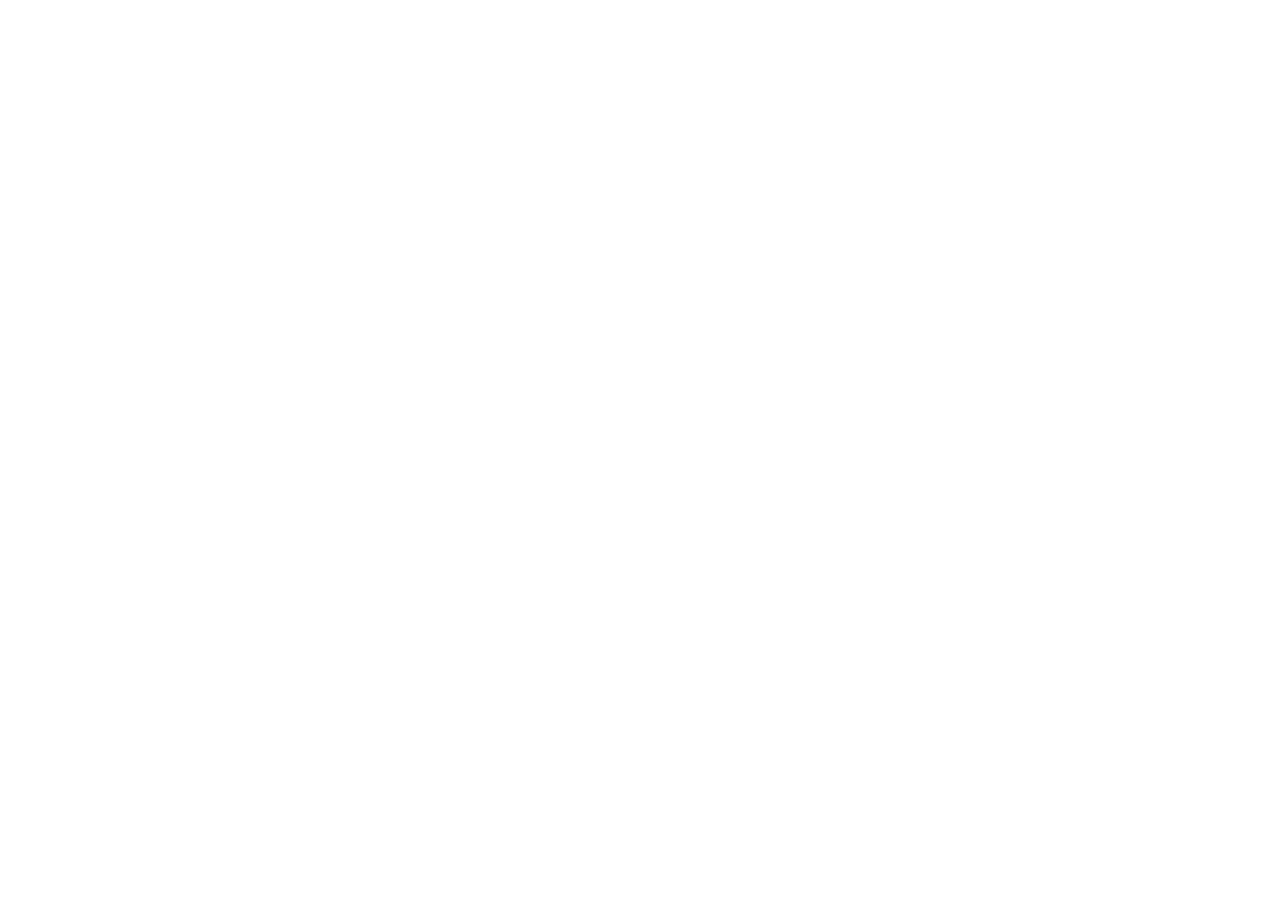
==== index.html @ 6f8e11b0 "start view" ====
<!DOCTYPE html>
<html lang="en">
<head>
  <meta charset="UTF-8">
  <meta name="viewport" content="width=device-width, initial-scale=1.0">
  <meta http-equiv="X-UA-Compatible" content="ie=edge">
  <title>Lyft</title>
  <link rel="stylesheet" href="vendors/bootstrap/css/bootstrap.min.css">
  <link rel="stylesheet" href="css/main.css">
</head>
<body>
  



  <script src="https://code.jquery.com/jquery-3.2.1.js"></script>
  <script type="text/javascript" src="vendors/bootstrap/js/bootstrap.min.js"></script>
  <script type="text/javascript" src="js/app.js"></script>
</body>
</html>
---- css/main.css ----
* {
  margin: 0;
  padding: 0;
  box-sizing: border-box;
}

/*Vista splash*/

.splash {
  background: linear-gradient(to top left, #D00984,#530060);
  background-repeat: no-repeat;
}

.logo-splash {
  height:30vh;
  width: 40vh;
}

.fg-splash {
  margin-top: 60%;
  margin-bottom: 62%;
  margin-left: 15%;
}

.start {
  background-image: url(../assets/images/start-bi.jpg);
  background-position: 100% 100%;
  background-repeat: no-repeat;
  background-size: cover;
  height: 100vh;
}

.logo-white-start {
  height:10vh;
  width: 15vh;
}

.fg-white-start {
  margin-left: 138px;
}

.logo-pink-start {
  height: 30vh;
  width: 100%;
}

.fg-pink-start {
  margin-top:45%;
}  

.button {
  margin-top: 165px;
  margin-left: 85px;
}

.btn-start {
  border: 1px solid rgba(15, 190, 82, 0.925);
  background-color: transparent;
  color: blue;
}
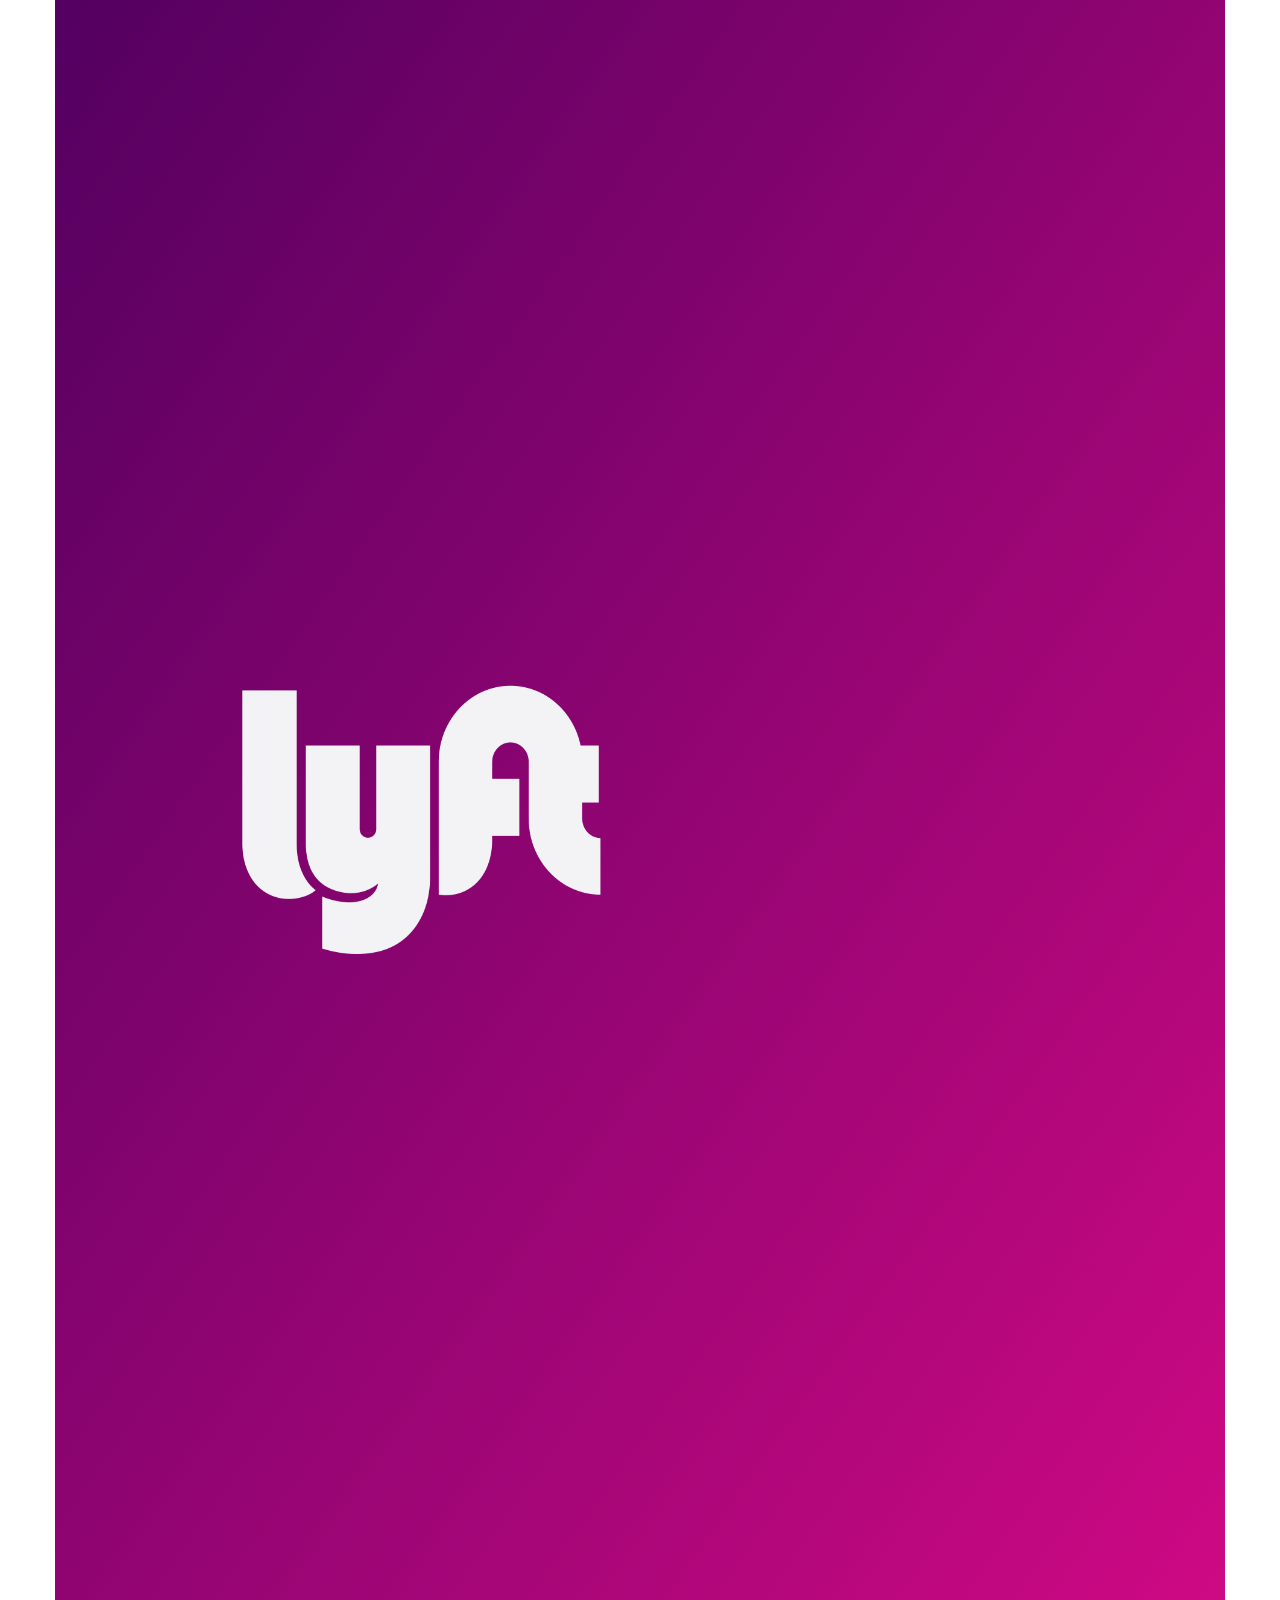
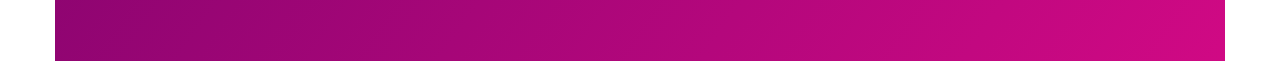
==== commit cb00552c: "signup view" ====
--- a/index.html
+++ b/index.html
@@ -9,10 +9,15 @@
   <link rel="stylesheet" href="css/main.css">
 </head>
 <body>
-  
-
-
-
+  <div class="container splash">
+    <div class="row">
+      <div class="col-xs-12">
+        <figure class="fg-splash">
+          <img src="assets/images/logo-white.png" alt="logo-splash" class="logo-splash">
+        </figure>
+      </div>
+    </div>
+  </div>
   <script src="https://code.jquery.com/jquery-3.2.1.js"></script>
   <script type="text/javascript" src="vendors/bootstrap/js/bootstrap.min.js"></script>
   <script type="text/javascript" src="js/app.js"></script>
